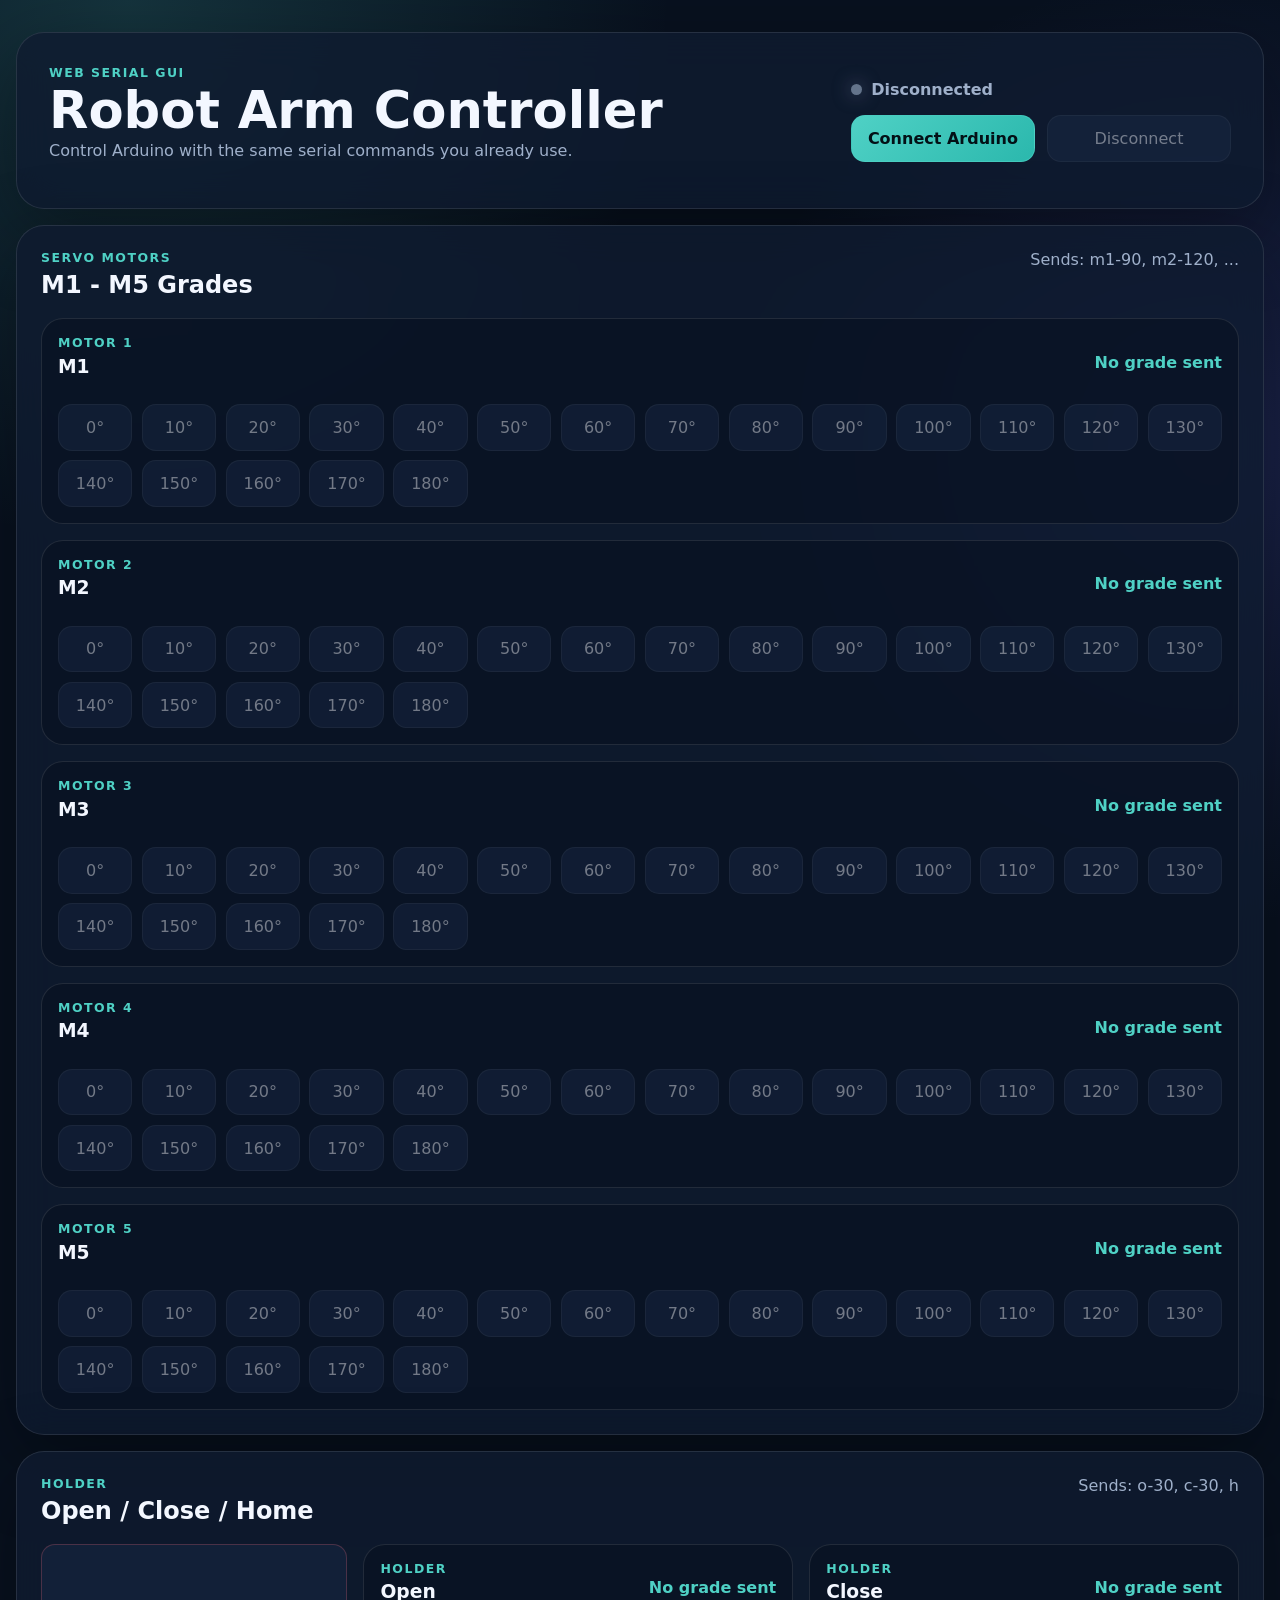
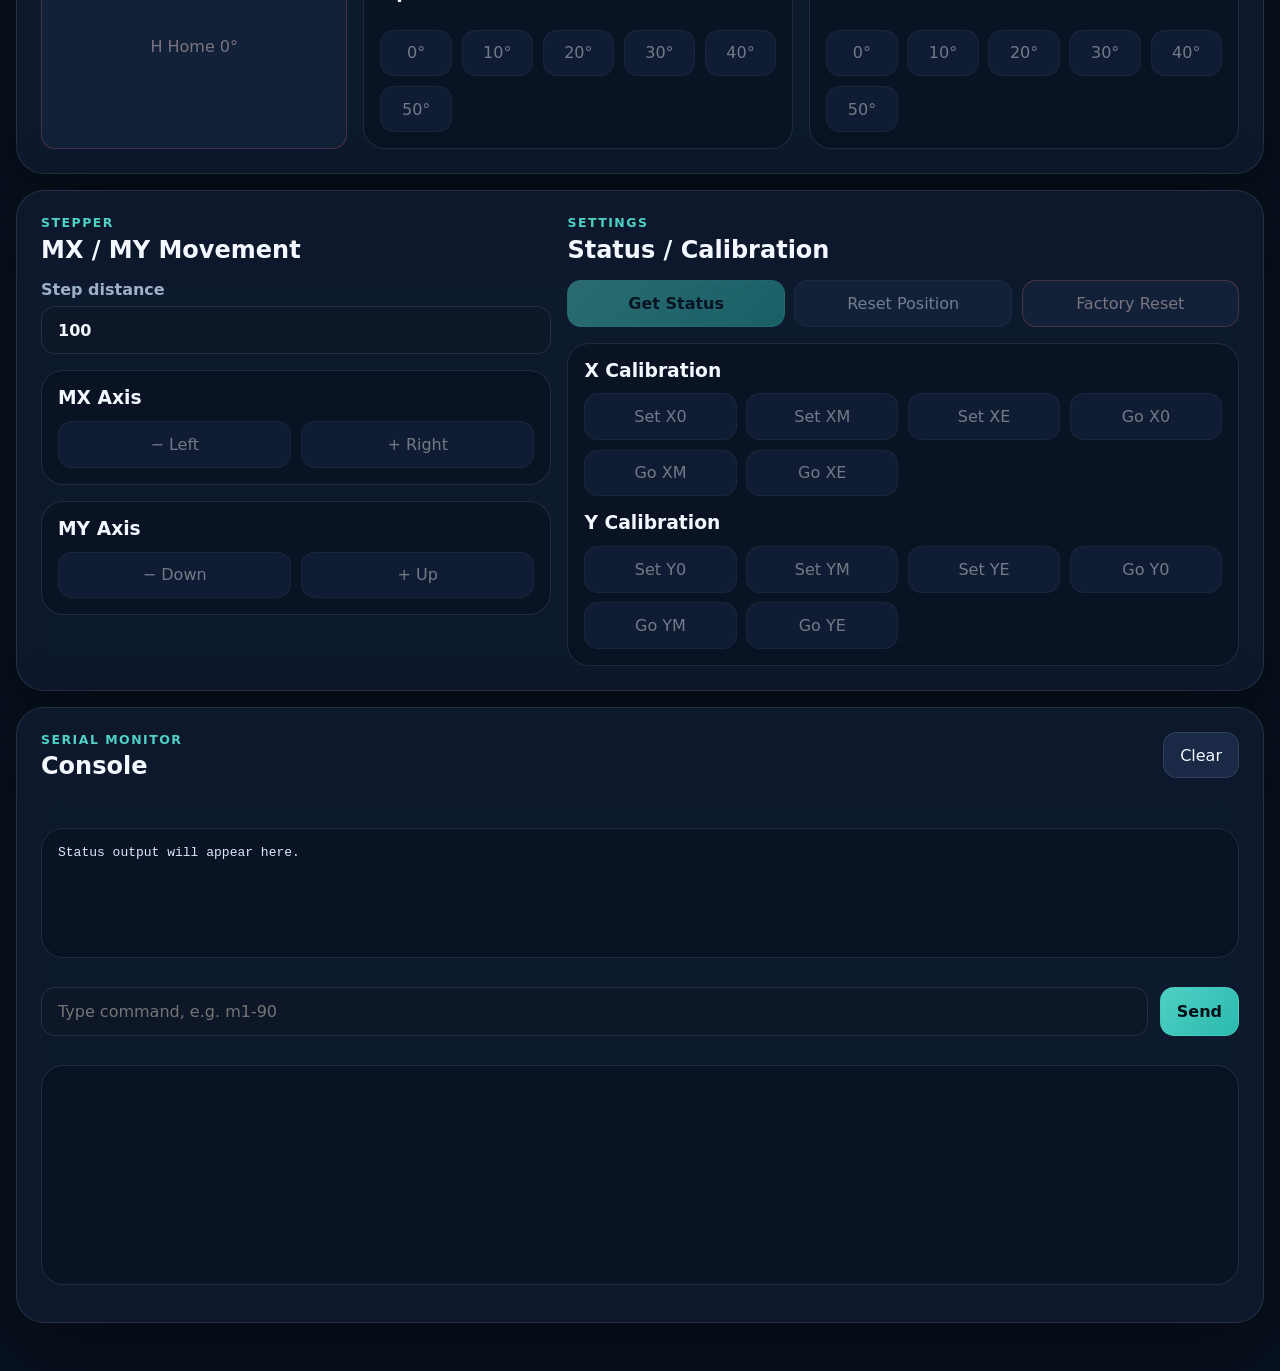
==== index.html @ 0d18f908 "connect with serial and finish logict" ====
<!doctype html>
<html lang="en">
  <head>
    <meta charset="UTF-8" />
    <meta name="viewport" content="width=device-width, initial-scale=1.0" />
    <title>Robot Arm Controller</title>
    <link rel="stylesheet" href="styles.css" />
  </head>
  <body>
    <main class="shell">
      <header class="hero">
        <div>
          <p class="eyebrow">Web Serial GUI</p>
          <h1>Robot Arm Controller</h1>
          <p class="subtitle">Control Arduino with the same serial commands you already use.</p>
        </div>
        <div class="connection-card">
          <span id="connectionStatus" class="status-dot">Disconnected</span>
          <div class="connection-actions">
            <button id="connectButton" class="primary">Connect Arduino</button>
            <button id="disconnectButton" disabled>Disconnect</button>
          </div>
        </div>
      </header>

      <section class="panel">
        <div class="section-title">
          <div>
            <p class="eyebrow">Servo Motors</p>
            <h2>M1 - M5 Grades</h2>
          </div>
          <span class="hint">Sends: m1-90, m2-120, ...</span>
        </div>
        <div id="servoGrid" class="motor-grid"></div>
      </section>

      <section class="panel">
        <div class="section-title">
          <div>
            <p class="eyebrow">Holder</p>
            <h2>Open / Close / Home</h2>
          </div>
          <span class="hint">Sends: o-30, c-30, h</span>
        </div>
        <div class="holder-layout">
          <button class="danger command-button" data-command="h">H Home 0°</button>
          <div id="holderGrid" class="holder-grid"></div>
        </div>
      </section>

      <section class="panel split">
        <div>
          <div class="section-title compact">
            <div>
              <p class="eyebrow">Stepper</p>
              <h2>MX / MY Movement</h2>
            </div>
          </div>
          <div class="stepper-controls">
            <label class="step-input">
              Step distance
              <input id="stepAmount" type="number" min="1" step="1" value="100" />
            </label>
            <div class="axis-card">
              <h3>MX Axis</h3>
              <div class="axis-buttons">
                <button class="hold-command" data-axis="mx" data-direction="-">− Left</button>
                <button class="hold-command" data-axis="mx" data-direction="+">+ Right</button>
              </div>
            </div>
            <div class="axis-card">
              <h3>MY Axis</h3>
              <div class="axis-buttons">
                <button class="hold-command" data-axis="my" data-direction="-">− Down</button>
                <button class="hold-command" data-axis="my" data-direction="+">+ Up</button>
              </div>
            </div>
          </div>
        </div>

        <div>
          <div class="section-title compact">
            <div>
              <p class="eyebrow">Settings</p>
              <h2>Status / Calibration</h2>
            </div>
          </div>
          <div class="settings-grid">
            <button class="primary command-button" data-command="status">Get Status</button>
            <button class="command-button" data-command="reset">Reset Position</button>
            <button class="danger command-button" data-command="factory" data-confirm="Factory reset will clear saved calibration values. Continue?">Factory Reset</button>
          </div>
          <div class="calibration">
            <div>
              <h3>X Calibration</h3>
              <div class="settings-grid">
                <button class="command-button" data-command="setx0">Set X0</button>
                <button class="command-button" data-command="setxm">Set XM</button>
                <button class="command-button" data-command="setxe">Set XE</button>
                <button class="command-button" data-command="x0">Go X0</button>
                <button class="command-button" data-command="xm">Go XM</button>
                <button class="command-button" data-command="xe">Go XE</button>
              </div>
            </div>
            <div>
              <h3>Y Calibration</h3>
              <div class="settings-grid">
                <button class="command-button" data-command="sety0">Set Y0</button>
                <button class="command-button" data-command="setym">Set YM</button>
                <button class="command-button" data-command="setye">Set YE</button>
                <button class="command-button" data-command="y0">Go Y0</button>
                <button class="command-button" data-command="ym">Go YM</button>
                <button class="command-button" data-command="ye">Go YE</button>
              </div>
            </div>
          </div>
        </div>
      </section>

      <section class="panel console-panel">
        <div class="section-title">
          <div>
            <p class="eyebrow">Serial Monitor</p>
            <h2>Console</h2>
          </div>
          <button id="clearLogButton">Clear</button>
        </div>
        <pre id="statusOutput" class="status-output">Status output will appear here.</pre>
        <form id="manualCommandForm" class="manual-command">
          <input id="manualCommandInput" placeholder="Type command, e.g. m1-90" autocomplete="off" />
          <button class="primary" type="submit">Send</button>
        </form>
        <pre id="serialLog" class="serial-log"></pre>
      </section>
    </main>

    <script src="app.js"></script>
  </body>
</html>
---- styles.css ----
:root {
  color-scheme: dark;
  --bg: #08111f;
  --panel: rgba(15, 27, 48, 0.82);
  --panel-strong: #14223a;
  --text: #f3f7ff;
  --muted: #9fb0ca;
  --accent: #4fd1c5;
  --accent-strong: #2bb8ad;
  --danger: #fb7185;
  --line: rgba(255, 255, 255, 0.1);
  --shadow: 0 24px 80px rgba(0, 0, 0, 0.35);
}

* {
  box-sizing: border-box;
}

body {
  margin: 0;
  min-height: 100vh;
  background:
    radial-gradient(circle at 10% 0%, rgba(79, 209, 197, 0.18), transparent 34rem),
    radial-gradient(circle at 95% 15%, rgba(99, 102, 241, 0.2), transparent 30rem),
    var(--bg);
  color: var(--text);
  font-family:
    Inter, ui-sans-serif, system-ui, -apple-system, BlinkMacSystemFont, "Segoe UI", sans-serif;
}

button,
input {
  font: inherit;
}

button {
  border: 1px solid var(--line);
  border-radius: 14px;
  padding: 0.8rem 1rem;
  background: #1a2a46;
  color: var(--text);
  cursor: pointer;
  transition:
    transform 150ms ease,
    border-color 150ms ease,
    background 150ms ease;
}

button:hover:not(:disabled) {
  border-color: rgba(79, 209, 197, 0.55);
  transform: translateY(-1px);
}

button:active:not(:disabled),
button.active {
  transform: translateY(1px) scale(0.99);
  background: #203557;
}

button:disabled {
  cursor: not-allowed;
  opacity: 0.45;
}

input {
  width: 100%;
  border: 1px solid var(--line);
  border-radius: 14px;
  padding: 0.85rem 1rem;
  background: #0d1728;
  color: var(--text);
  outline: none;
}

input:focus {
  border-color: var(--accent);
}

.shell {
  width: min(1280px, calc(100% - 2rem));
  margin: 0 auto;
  padding: 2rem 0 3rem;
}

.hero,
.panel {
  border: 1px solid var(--line);
  border-radius: 28px;
  background: var(--panel);
  box-shadow: var(--shadow);
  backdrop-filter: blur(18px);
}

.hero {
  display: flex;
  justify-content: space-between;
  gap: 1.5rem;
  align-items: center;
  padding: 2rem;
  margin-bottom: 1rem;
}

.panel {
  padding: 1.5rem;
  margin-top: 1rem;
}

.eyebrow {
  margin: 0 0 0.35rem;
  color: var(--accent);
  font-size: 0.78rem;
  font-weight: 800;
  letter-spacing: 0.12em;
  text-transform: uppercase;
}

h1,
h2,
h3,
p {
  margin-top: 0;
}

h1 {
  margin-bottom: 0.45rem;
  font-size: clamp(2rem, 4vw, 4rem);
  line-height: 0.95;
}

h2 {
  margin-bottom: 0;
}

h3 {
  margin-bottom: 0.8rem;
}

.subtitle,
.hint,
.step-input {
  color: var(--muted);
}

.connection-card {
  display: grid;
  gap: 1rem;
  min-width: min(100%, 330px);
}

.connection-actions {
  display: grid;
  grid-template-columns: 1fr 1fr;
  gap: 0.75rem;
}

.status-dot {
  display: inline-flex;
  align-items: center;
  gap: 0.55rem;
  color: var(--muted);
  font-weight: 700;
}

.status-dot::before {
  content: "";
  width: 0.72rem;
  height: 0.72rem;
  border-radius: 999px;
  background: #64748b;
  box-shadow: 0 0 18px rgba(100, 116, 139, 0.8);
}

.status-dot.connected {
  color: #a7f3d0;
}

.status-dot.connected::before {
  background: #34d399;
  box-shadow: 0 0 18px rgba(52, 211, 153, 0.85);
}

.primary {
  border-color: rgba(79, 209, 197, 0.55);
  background: linear-gradient(135deg, var(--accent), var(--accent-strong));
  color: #031016;
  font-weight: 800;
}

.danger {
  border-color: rgba(251, 113, 133, 0.55);
  color: #ffe4e8;
}

.section-title {
  display: flex;
  align-items: flex-start;
  justify-content: space-between;
  gap: 1rem;
  margin-bottom: 1.2rem;
}

.section-title.compact {
  margin-bottom: 1rem;
}

.motor-grid {
  display: grid;
  gap: 1rem;
}

.motor-card,
.axis-card,
.status-output,
.serial-log,
.calibration {
  border: 1px solid var(--line);
  border-radius: 22px;
  background: rgba(8, 17, 31, 0.56);
}

.motor-card {
  padding: 1rem;
}

.motor-head {
  display: flex;
  justify-content: space-between;
  gap: 1rem;
  align-items: center;
  margin-bottom: 0.9rem;
}

.current-angle {
  color: var(--accent);
  font-weight: 900;
}

.grade-buttons,
.holder-buttons,
.settings-grid,
.axis-buttons {
  display: grid;
  gap: 0.6rem;
}

.grade-buttons {
  grid-template-columns: repeat(auto-fit, minmax(72px, 1fr));
}

.holder-layout {
  display: grid;
  grid-template-columns: minmax(170px, 0.35fr) 1fr;
  gap: 1rem;
}

.holder-grid {
  display: grid;
  grid-template-columns: repeat(2, minmax(0, 1fr));
  gap: 1rem;
}

.holder-buttons {
  grid-template-columns: repeat(auto-fit, minmax(70px, 1fr));
}

.split {
  display: grid;
  grid-template-columns: minmax(0, 0.95fr) minmax(0, 1.25fr);
  gap: 1rem;
}

.stepper-controls {
  display: grid;
  gap: 1rem;
}

.step-input {
  display: grid;
  gap: 0.45rem;
  font-weight: 700;
}

.axis-card,
.calibration {
  padding: 1rem;
}

.axis-buttons,
.settings-grid {
  grid-template-columns: repeat(auto-fit, minmax(130px, 1fr));
}

.calibration {
  display: grid;
  gap: 1rem;
  margin-top: 1rem;
}

.console-panel {
  display: grid;
  gap: 1rem;
}

.status-output,
.serial-log {
  min-height: 130px;
  max-height: 320px;
  overflow: auto;
  padding: 1rem;
  color: #dbeafe;
  white-space: pre-wrap;
}

.serial-log {
  min-height: 220px;
  color: #cbd5e1;
}

.manual-command {
  display: grid;
  grid-template-columns: 1fr auto;
  gap: 0.75rem;
}

@media (max-width: 820px) {
  .hero,
  .section-title,
  .holder-layout,
  .split,
  .manual-command {
    grid-template-columns: 1fr;
  }

  .hero,
  .section-title {
    display: grid;
  }

  .holder-grid {
    grid-template-columns: 1fr;
  }
}
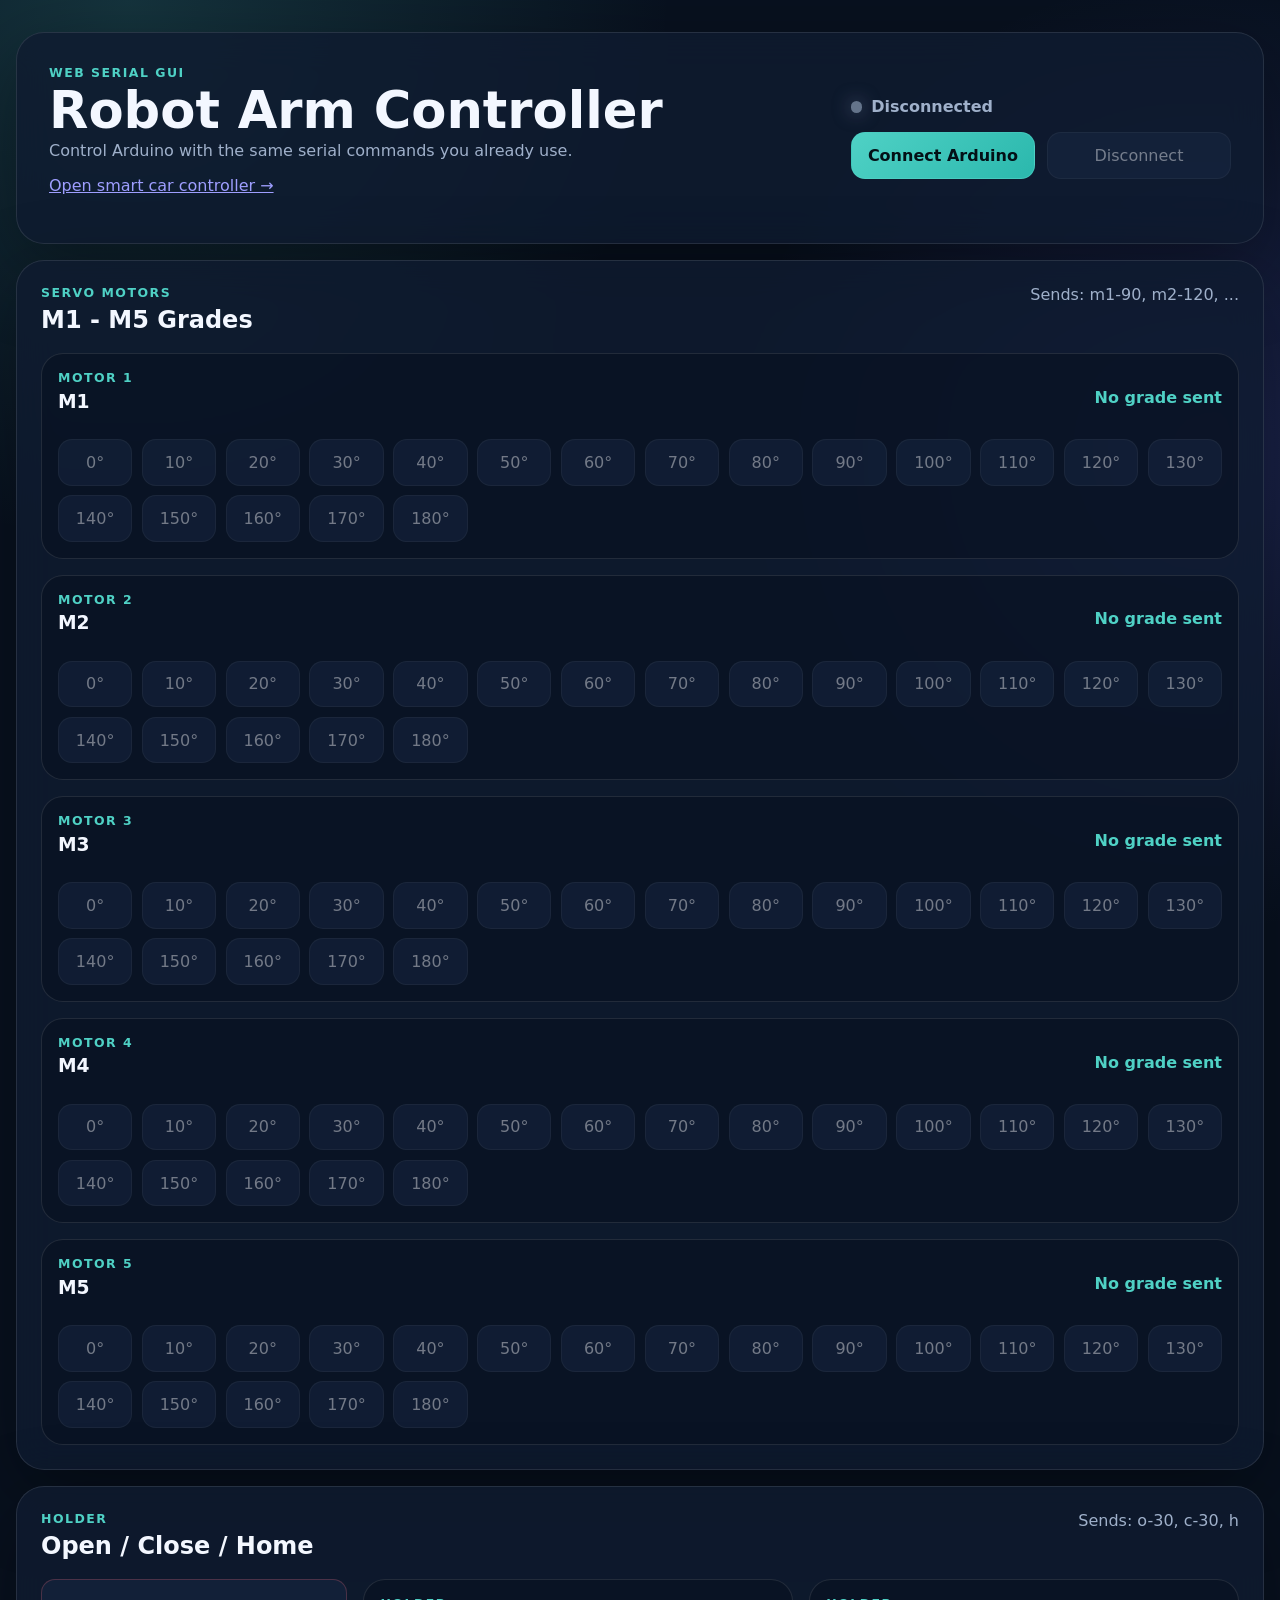
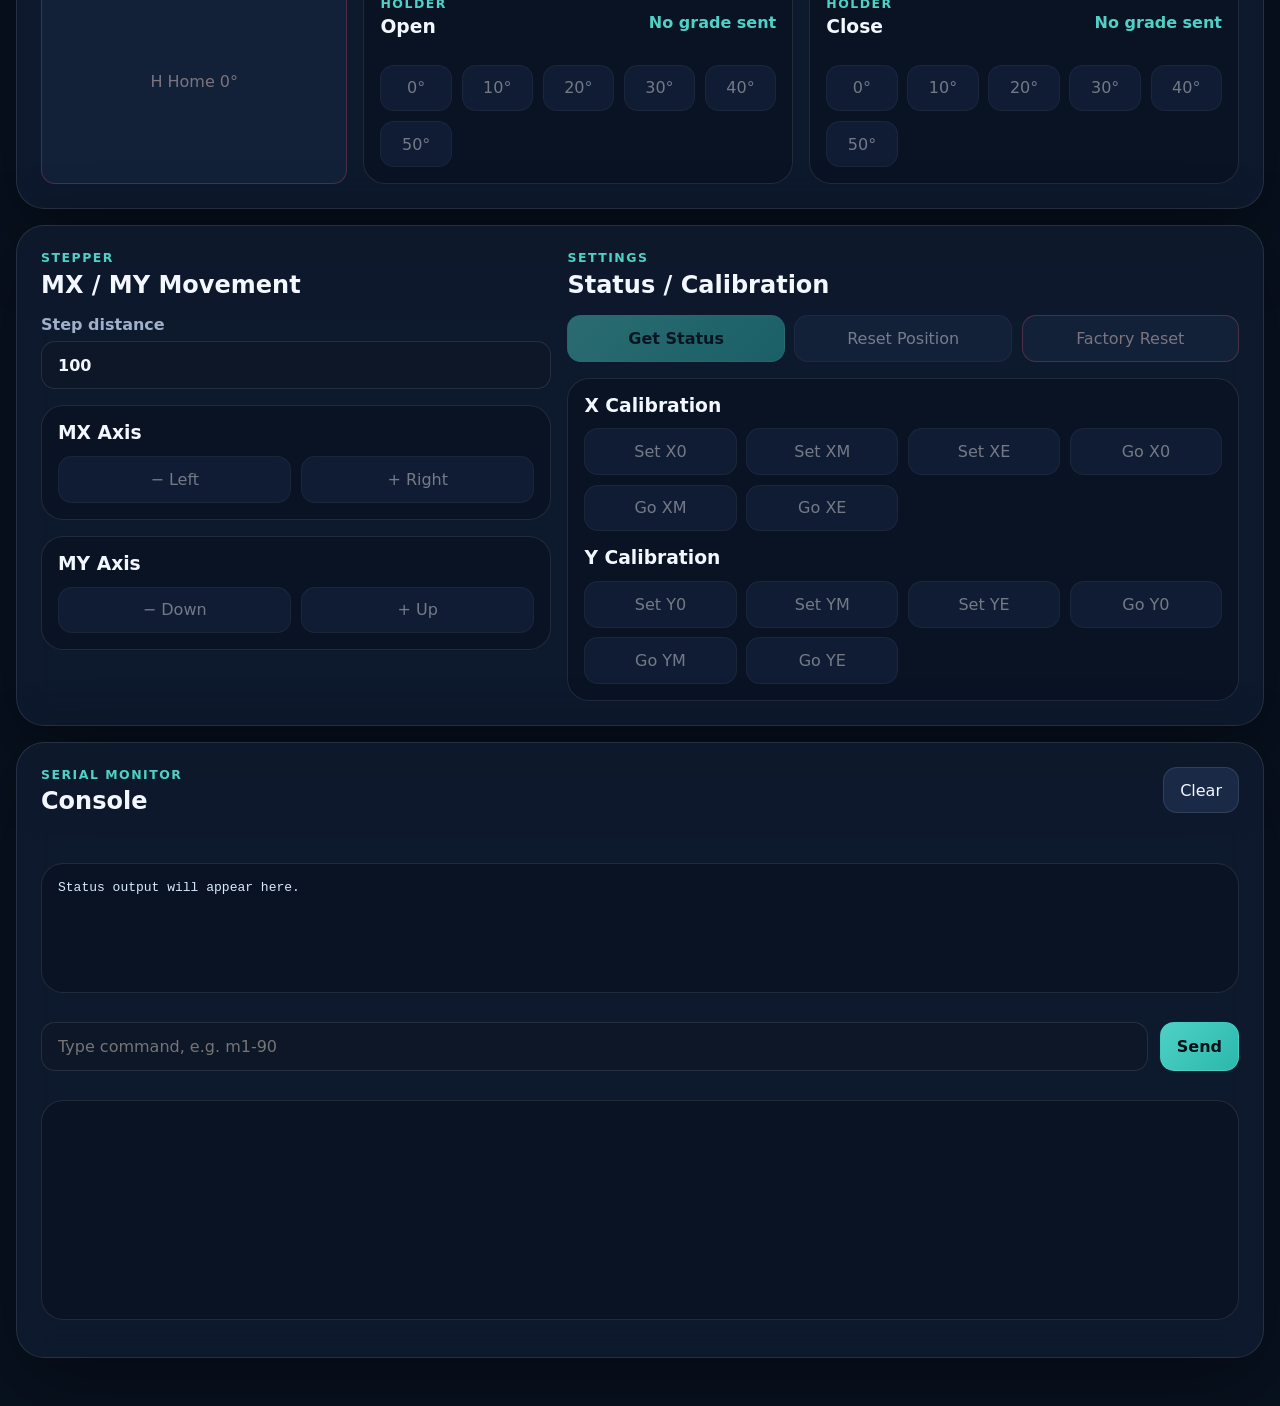
==== commit f47a6b07: "add cars remote control" ====
--- a/index.html
+++ b/index.html
@@ -13,6 +13,7 @@
           <p class="eyebrow">Web Serial GUI</p>
           <h1>Robot Arm Controller</h1>
           <p class="subtitle">Control Arduino with the same serial commands you already use.</p>
+          <p class="subtitle"><a class="page-link" href="car.html">Open smart car controller →</a></p>
         </div>
         <div class="connection-card">
           <span id="connectionStatus" class="status-dot">Disconnected</span>
